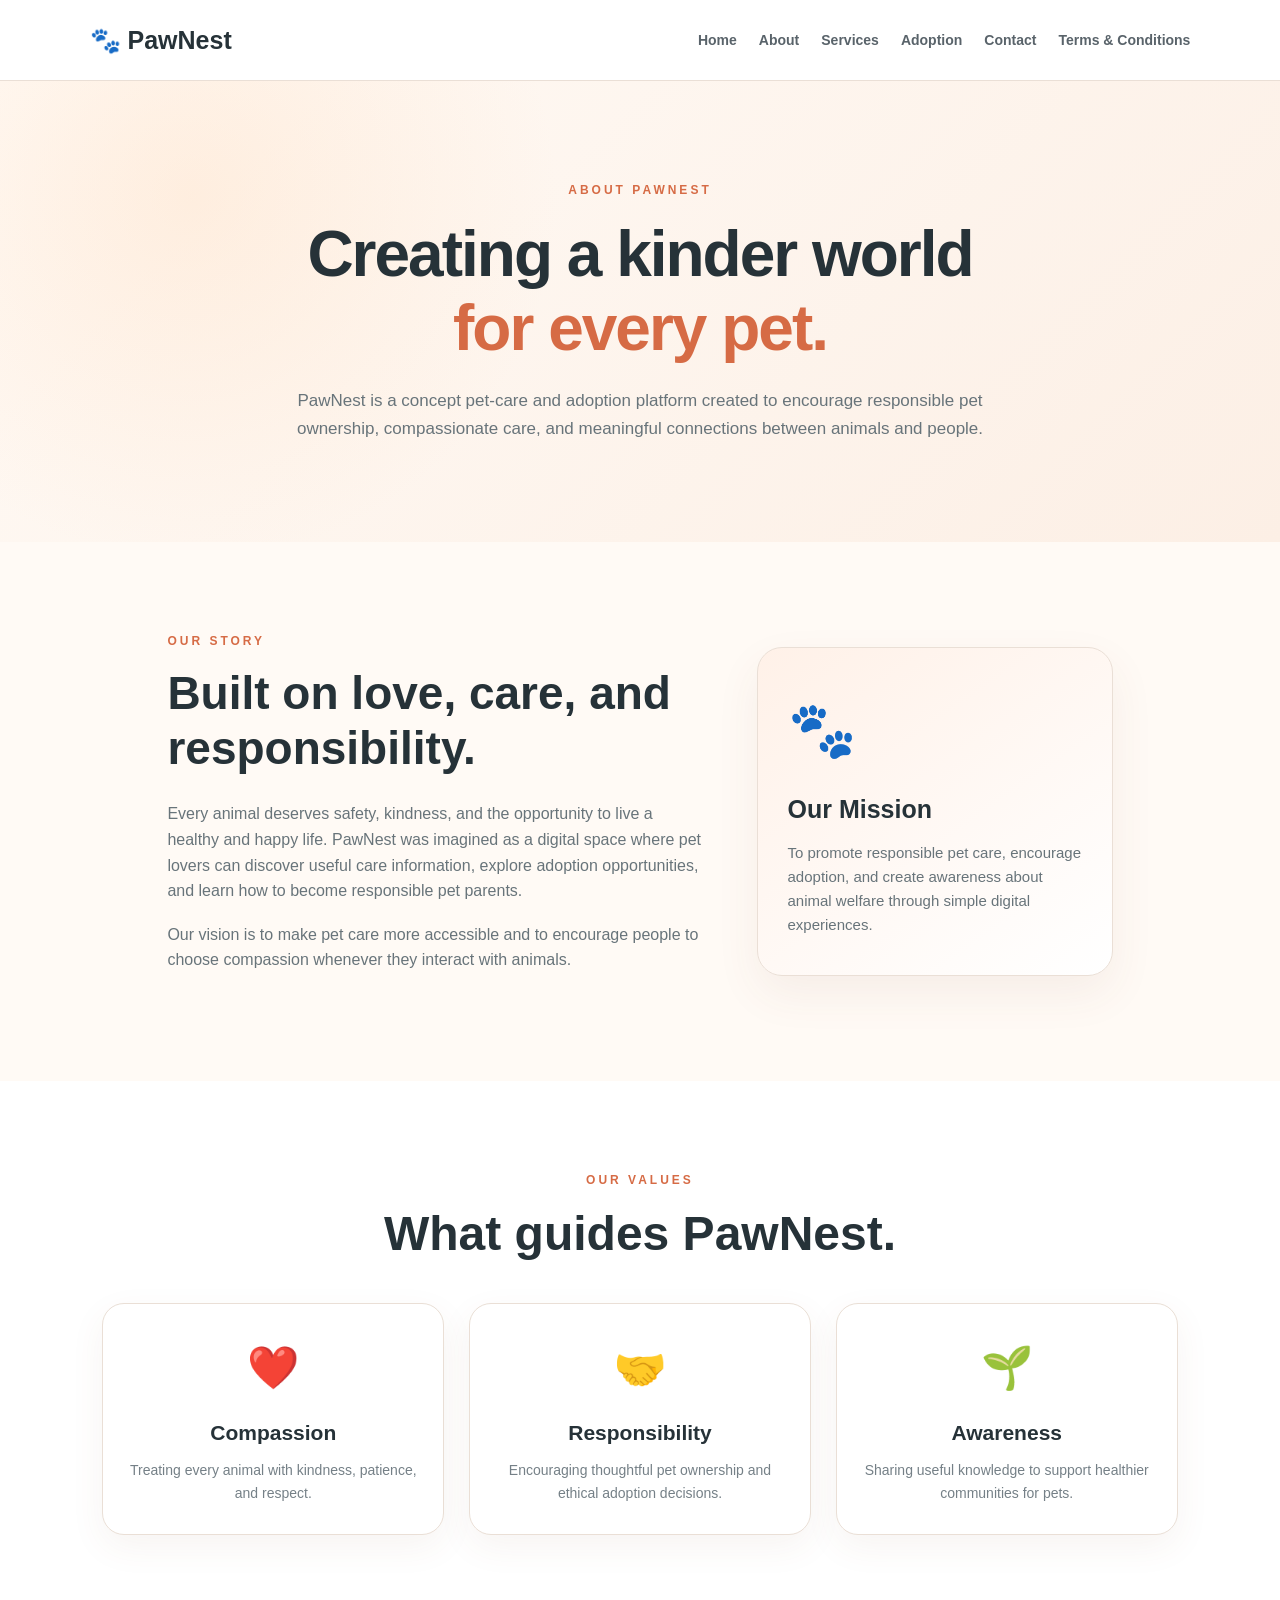
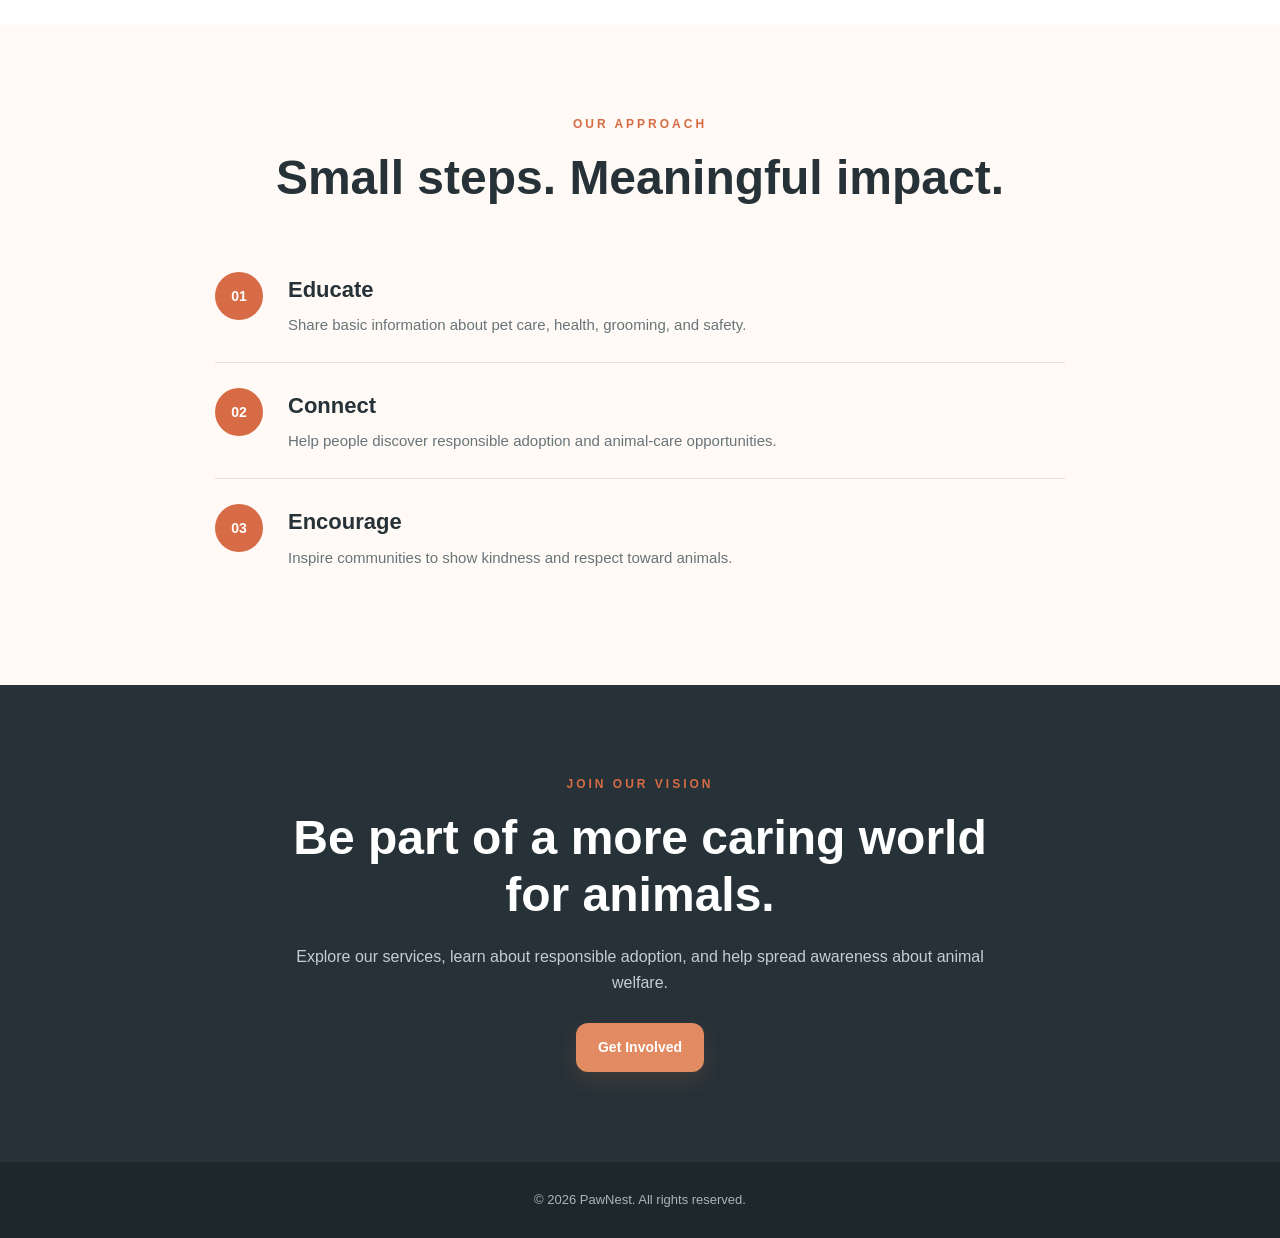
==== about.html @ f052ec57 "Add files via upload" ====
<!DOCTYPE html>
<html lang="en">
<head>
    <meta charset="UTF-8">
    <meta name="viewport" content="width=device-width, initial-scale=1.0">

    <title>PawNest | About Us</title>

    <link rel="stylesheet" href="about.css">
</head>
<body>

    <!-- NAVBAR -->

    <header class="navbar">

        <a href="home.html" class="logo">
            🐾 PawNest
        </a>

        <nav>
            <a href="home.html">Home</a>
            <a href="about.html">About</a>
            <a href="services.html">Services</a>
            <a href="adoption.html">Adoption</a>
            <a href="contact.html">Contact</a>
            <a href="terms.html">Terms &amp; Conditions</a>
        </nav>

    </header>


    <!-- ABOUT HERO -->

    <main>

        <section class="about-hero">

            <p class="section-label">ABOUT PAWNEST</p>

            <h1>
                Creating a kinder world
                <span>for every pet.</span>
            </h1>

            <p>
                PawNest is a concept pet-care and adoption platform
                created to encourage responsible pet ownership,
                compassionate care, and meaningful connections between
                animals and people.
            </p>

        </section>


        <!-- OUR STORY -->

        <section class="section about-content">

            <div class="about-text">

                <p class="section-label">OUR STORY</p>

                <h2>Built on love, care, and responsibility.</h2>

                <p>
                    Every animal deserves safety, kindness, and the
                    opportunity to live a healthy and happy life.
                    PawNest was imagined as a digital space where
                    pet lovers can discover useful care information,
                    explore adoption opportunities, and learn how
                    to become responsible pet parents.
                </p>

                <p>
                    Our vision is to make pet care more accessible
                    and to encourage people to choose compassion
                    whenever they interact with animals.
                </p>

            </div>

            <div class="about-highlight">

                <div class="highlight-icon">🐾</div>

                <h3>Our Mission</h3>

                <p>
                    To promote responsible pet care, encourage
                    adoption, and create awareness about animal
                    welfare through simple digital experiences.
                </p>

            </div>

        </section>


        <!-- VISION AND VALUES -->

        <section class="section values-section">

            <p class="section-label">OUR VALUES</p>

            <h2>What guides PawNest.</h2>

            <div class="card-grid">

                <article class="service-card">
                    <div class="card-icon">❤️</div>
                    <h3>Compassion</h3>
                    <p>
                        Treating every animal with kindness,
                        patience, and respect.
                    </p>
                </article>

                <article class="service-card">
                    <div class="card-icon">🤝</div>
                    <h3>Responsibility</h3>
                    <p>
                        Encouraging thoughtful pet ownership
                        and ethical adoption decisions.
                    </p>
                </article>

                <article class="service-card">
                    <div class="card-icon">🌱</div>
                    <h3>Awareness</h3>
                    <p>
                        Sharing useful knowledge to support
                        healthier communities for pets.
                    </p>
                </article>

            </div>

        </section>


        <!-- OUR APPROACH -->

        <section class="section approach-section">

            <p class="section-label">OUR APPROACH</p>

            <h2>Small steps. Meaningful impact.</h2>

            <div class="approach-list">

                <div class="approach-item">
                    <span>01</span>
                    <div>
                        <h3>Educate</h3>
                        <p>
                            Share basic information about pet care,
                            health, grooming, and safety.
                        </p>
                    </div>
                </div>

                <div class="approach-item">
                    <span>02</span>
                    <div>
                        <h3>Connect</h3>
                        <p>
                            Help people discover responsible adoption
                            and animal-care opportunities.
                        </p>
                    </div>
                </div>

                <div class="approach-item">
                    <span>03</span>
                    <div>
                        <h3>Encourage</h3>
                        <p>
                            Inspire communities to show kindness
                            and respect toward animals.
                        </p>
                    </div>
                </div>

            </div>

        </section>


        <!-- CALL TO ACTION -->

        <section class="section contact-section">

            <p class="section-label">JOIN OUR VISION</p>

            <h2>
                Be part of a more caring
                world for animals.
            </h2>

            <p>
                Explore our services, learn about responsible adoption,
                and help spread awareness about animal welfare.
            </p>

            <a href="contact.html" class="primary-button">
                Get Involved
            </a>

        </section>

    </main>


    <!-- FOOTER -->

    <footer class="footer">

        <p>
            © 2026 PawNest. All rights reserved.
        </p>

    </footer>

</body>
</html>
---- about.css ----
/* ---------- RESET ---------- */

* {
    margin: 0;
    padding: 0;
    box-sizing: border-box;
}

html {
    scroll-behavior: smooth;
}

body {
    font-family: "Segoe UI", Arial, sans-serif;
    background: #fffaf5;
    color: #263238;
    line-height: 1.6;
}

a {
    text-decoration: none;
}

section {
    scroll-margin-top: 90px;
}


/* ---------- NAVBAR ---------- */

.navbar {
    position: sticky;
    top: 0;
    z-index: 1000;

    display: flex;
    align-items: center;
    justify-content: space-between;
    gap: 25px;

    padding: 20px 7%;
    background: rgba(255, 255, 255, 0.95);
    border-bottom: 1px solid #eadfd6;
    backdrop-filter: blur(12px);
}

.logo {
    color: #263238;
    font-size: 25px;
    font-weight: 800;
    white-space: nowrap;
}

.navbar nav {
    display: flex;
    flex-wrap: wrap;
    justify-content: flex-end;
    gap: 22px;
}

.navbar nav a {
    color: #59636a;
    font-size: 14px;
    font-weight: 600;
    transition: 0.3s ease;
}

.navbar nav a:hover {
    color: #d66b45;
}


/* ---------- HOMEPAGE HERO ---------- */

.hero {
    min-height: 650px;

    display: grid;
    grid-template-columns: 1.1fr 0.9fr;
    align-items: center;
    gap: 60px;

    padding: 90px 8%;

    background:
        radial-gradient(circle at 85% 20%, #ffd9b855, transparent 35%),
        linear-gradient(135deg, #fffaf5, #fcefe5);
}

.hero-content {
    max-width: 620px;
}

.eyebrow,
.section-label {
    color: #d66b45;
    font-size: 12px;
    font-weight: 800;
    letter-spacing: 3px;
}

.eyebrow {
    margin-bottom: 18px;
}

.hero h1 {
    color: #263238;
    font-size: clamp(42px, 5vw, 72px);
    line-height: 1.1;
    letter-spacing: -2px;
}

.hero h1 span {
    display: block;
    color: #d66b45;
}

.hero p:not(.eyebrow) {
    max-width: 520px;
    margin-top: 25px;
    color: #68747a;
    font-size: 17px;
}

.hero-buttons {
    display: flex;
    flex-wrap: wrap;
    gap: 15px;
    margin-top: 32px;
}


/* ---------- BUTTONS ---------- */

.primary-button,
.secondary-button {
    display: inline-block;
    padding: 13px 22px;
    border-radius: 12px;
    font-size: 14px;
    font-weight: 700;
    transition: 0.3s ease;
}

.primary-button {
    background: #d66b45;
    color: #ffffff;
    box-shadow: 0 8px 20px #d66b4528;
}

.primary-button:hover {
    background: #bd5634;
    transform: translateY(-3px);
}

.secondary-button {
    border: 1px solid #d9b6a5;
    color: #b65b3a;
    background: #ffffff;
}

.secondary-button:hover {
    background: #fff0e8;
    transform: translateY(-3px);
}


/* ---------- HERO VISUAL ---------- */

.hero-visual {
    min-height: 360px;

    display: flex;
    align-items: center;
    justify-content: center;

    border-radius: 35px;
    background: linear-gradient(145deg, #f4c7a4, #e89a78);
    box-shadow: 0 25px 60px #b96b4b25;
}

.hero-visual::before {
    content: "🐶";
    font-size: clamp(130px, 18vw, 220px);
    filter: drop-shadow(0 15px 10px #75432c25);
}


/* ---------- GENERAL SECTIONS ---------- */

.section {
    max-width: 1150px;
    margin: auto;
    padding: 90px 8%;
    text-align: center;
}

.section h2 {
    max-width: 750px;
    margin: 15px auto 20px;
    color: #263238;
    font-size: clamp(30px, 4vw, 48px);
    line-height: 1.2;
}

.section > p:not(.section-label) {
    max-width: 700px;
    margin: auto;
    color: #68747a;
    font-size: 16px;
}


/* ---------- CARD GRID ---------- */

.card-grid {
    display: grid;
    grid-template-columns: repeat(3, 1fr);
    gap: 25px;
    margin-top: 40px;
}

.service-card,
.pet-card {
    padding: 30px 25px;
    border: 1px solid #eadfd6;
    border-radius: 22px;
    background: #ffffff;
    box-shadow: 0 12px 35px #7b4b3210;
    transition: 0.3s ease;
}

.service-card:hover,
.pet-card:hover {
    transform: translateY(-8px);
    border-color: #e4a083;
    box-shadow: 0 18px 40px #7b4b3220;
}

.card-icon {
    margin-bottom: 15px;
    font-size: 42px;
}

.service-card h3,
.pet-card h3 {
    color: #263238;
    font-size: 21px;
}

.service-card p,
.pet-card p {
    margin-top: 10px;
    color: #758087;
    font-size: 14px;
}


/* ---------- ADOPTION ---------- */

.adoption-section {
    max-width: none;
    background: #fff1e8;
}

.pet-image {
    display: flex;
    align-items: center;
    justify-content: center;

    height: 150px;
    margin-bottom: 20px;

    border-radius: 18px;
    background: #f8d8c4;
    font-size: 80px;
}

.pet-card a {
    display: inline-block;
    margin-top: 18px;
    color: #d66b45;
    font-size: 13px;
    font-weight: 800;
}

.pet-card a:hover {
    color: #a9482a;
}


/* ---------- FEATURES ---------- */

.feature-list {
    display: grid;
    grid-template-columns: repeat(2, 1fr);
    gap: 15px;

    max-width: 650px;
    margin: 35px auto 0;
}

.feature-list p {
    padding: 16px;
    border-radius: 12px;
    background: #fff1e8;
    color: #59636a;
    font-weight: 600;
}


/* ---------- CONTACT ---------- */

.contact-section {
    max-width: none;
    background: #263238;
}

.contact-section h2 {
    color: #ffffff;
}

.contact-section > p:not(.section-label) {
    color: #c4ced2;
    margin-bottom: 28px;
}

.contact-section .primary-button {
    background: #e28a62;
}

.contact-section .primary-button:hover {
    background: #f0a17d;
}


/* ---------- FOOTER ---------- */

.footer {
    padding: 28px 20px;
    text-align: center;
    background: #1d272c;
    color: #aab5ba;
    font-size: 13px;
}


/* ================================================= */
/* ABOUT PAGE */
/* ================================================= */


/* ---------- ABOUT HERO ---------- */

.about-hero {
    padding: 100px 8%;
    text-align: center;

    background:
        radial-gradient(circle at 15% 25%, #ffd9b855, transparent 32%),
        linear-gradient(135deg, #fffaf5, #fcefe5);
}

.about-hero h1 {
    max-width: 850px;
    margin: 18px auto 22px;

    color: #263238;
    font-size: clamp(40px, 5vw, 68px);
    line-height: 1.15;
    letter-spacing: -2px;
}

.about-hero h1 span {
    display: block;
    color: #d66b45;
}

.about-hero > p:not(.section-label) {
    max-width: 750px;
    margin: auto;
    color: #68747a;
    font-size: 17px;
}


/* ---------- ABOUT STORY ---------- */

.about-content {
    display: grid;
    grid-template-columns: 1.2fr 0.8fr;
    align-items: center;
    gap: 55px;

    text-align: left;
}

.about-text h2 {
    margin: 15px 0 25px;
    color: #263238;
    font-size: clamp(30px, 4vw, 46px);
    line-height: 1.2;
}

.about-text p:not(.section-label) {
    margin-bottom: 18px;
    color: #68747a;
    font-size: 16px;
}

.about-highlight {
    padding: 38px 30px;

    border: 1px solid #eadfd6;
    border-radius: 25px;

    background: linear-gradient(145deg, #fff1e8, #ffffff);
    box-shadow: 0 18px 45px #7b4b3212;
}

.highlight-icon {
    margin-bottom: 15px;
    font-size: 55px;
}

.about-highlight h3 {
    margin-bottom: 12px;
    color: #263238;
    font-size: 25px;
}

.about-highlight p {
    color: #68747a;
    font-size: 15px;
}


/* ---------- VALUES ---------- */

.values-section {
    max-width: none;
    background: #ffffff;
}

.values-section .card-grid {
    max-width: 1100px;
    margin-right: auto;
    margin-left: auto;
}


/* ---------- APPROACH ---------- */

.approach-section {
    background: #fffaf5;
}

.approach-list {
    max-width: 850px;
    margin: 40px auto 0;
    text-align: left;
}

.approach-item {
    display: flex;
    align-items: flex-start;
    gap: 25px;

    padding: 25px 0;
    border-bottom: 1px solid #eadfd6;
}

.approach-item:last-child {
    border-bottom: none;
}

.approach-item > span {
    display: flex;
    align-items: center;
    justify-content: center;

    flex-shrink: 0;
    width: 48px;
    height: 48px;

    border-radius: 50%;
    background: #d66b45;
    color: #ffffff;
    font-size: 14px;
    font-weight: 800;
}

.approach-item h3 {
    margin-bottom: 6px;
    color: #263238;
    font-size: 22px;
}

.approach-item p {
    color: #68747a;
    font-size: 15px;
}


/* ================================================= */
/* RESPONSIVE DESIGN */
/* ================================================= */

@media (max-width: 900px) {

    .navbar {
        align-items: flex-start;
        flex-direction: column;
    }

    .navbar nav {
        justify-content: flex-start;
    }

    .hero {
        grid-template-columns: 1fr;
        gap: 40px;
        text-align: center;
    }

    .hero-content {
        max-width: 700px;
        margin: auto;
    }

    .hero p:not(.eyebrow) {
        margin-right: auto;
        margin-left: auto;
    }

    .hero-buttons {
        justify-content: center;
    }

    .hero-visual {
        min-height: 280px;
    }

    .card-grid {
        grid-template-columns: 1fr;
        max-width: 500px;
        margin-right: auto;
        margin-left: auto;
    }

    .feature-list {
        grid-template-columns: 1fr;
    }

    .about-content {
        grid-template-columns: 1fr;
        gap: 35px;
        text-align: center;
    }

    .about-highlight {
        max-width: 550px;
        margin: auto;
        text-align: center;
    }

    .about-hero {
        padding: 75px 6%;
    }

    .about-hero h1 {
        letter-spacing: -1px;
    }
}


@media (max-width: 600px) {

    .navbar {
        padding: 16px 5%;
    }

    .navbar nav {
        gap: 12px;
    }

    .navbar nav a {
        font-size: 12px;
    }

    .hero {
        padding: 65px 6%;
    }

    .hero h1 {
        font-size: 43px;
        letter-spacing: -1px;
    }

    .hero p:not(.eyebrow) {
        font-size: 15px;
    }

    .hero-visual {
        min-height: 220px;
        border-radius: 25px;
    }

    .section {
        padding: 65px 6%;
    }

    .section h2 {
        font-size: 31px;
    }

    .primary-button,
    .secondary-button {
        width: 100%;
        text-align: center;
    }

    .about-hero h1 {
        font-size: 40px;
    }

    .about-hero > p:not(.section-label) {
        font-size: 15px;
    }

    .about-text p:not(.section-label) {
        font-size: 14px;
    }

    .about-highlight {
        padding: 30px 22px;
    }

    .approach-item {
        gap: 15px;
    }

    .approach-item h3 {
        font-size: 19px;
    }

    .approach-item p {
        font-size: 14px;
    }
}
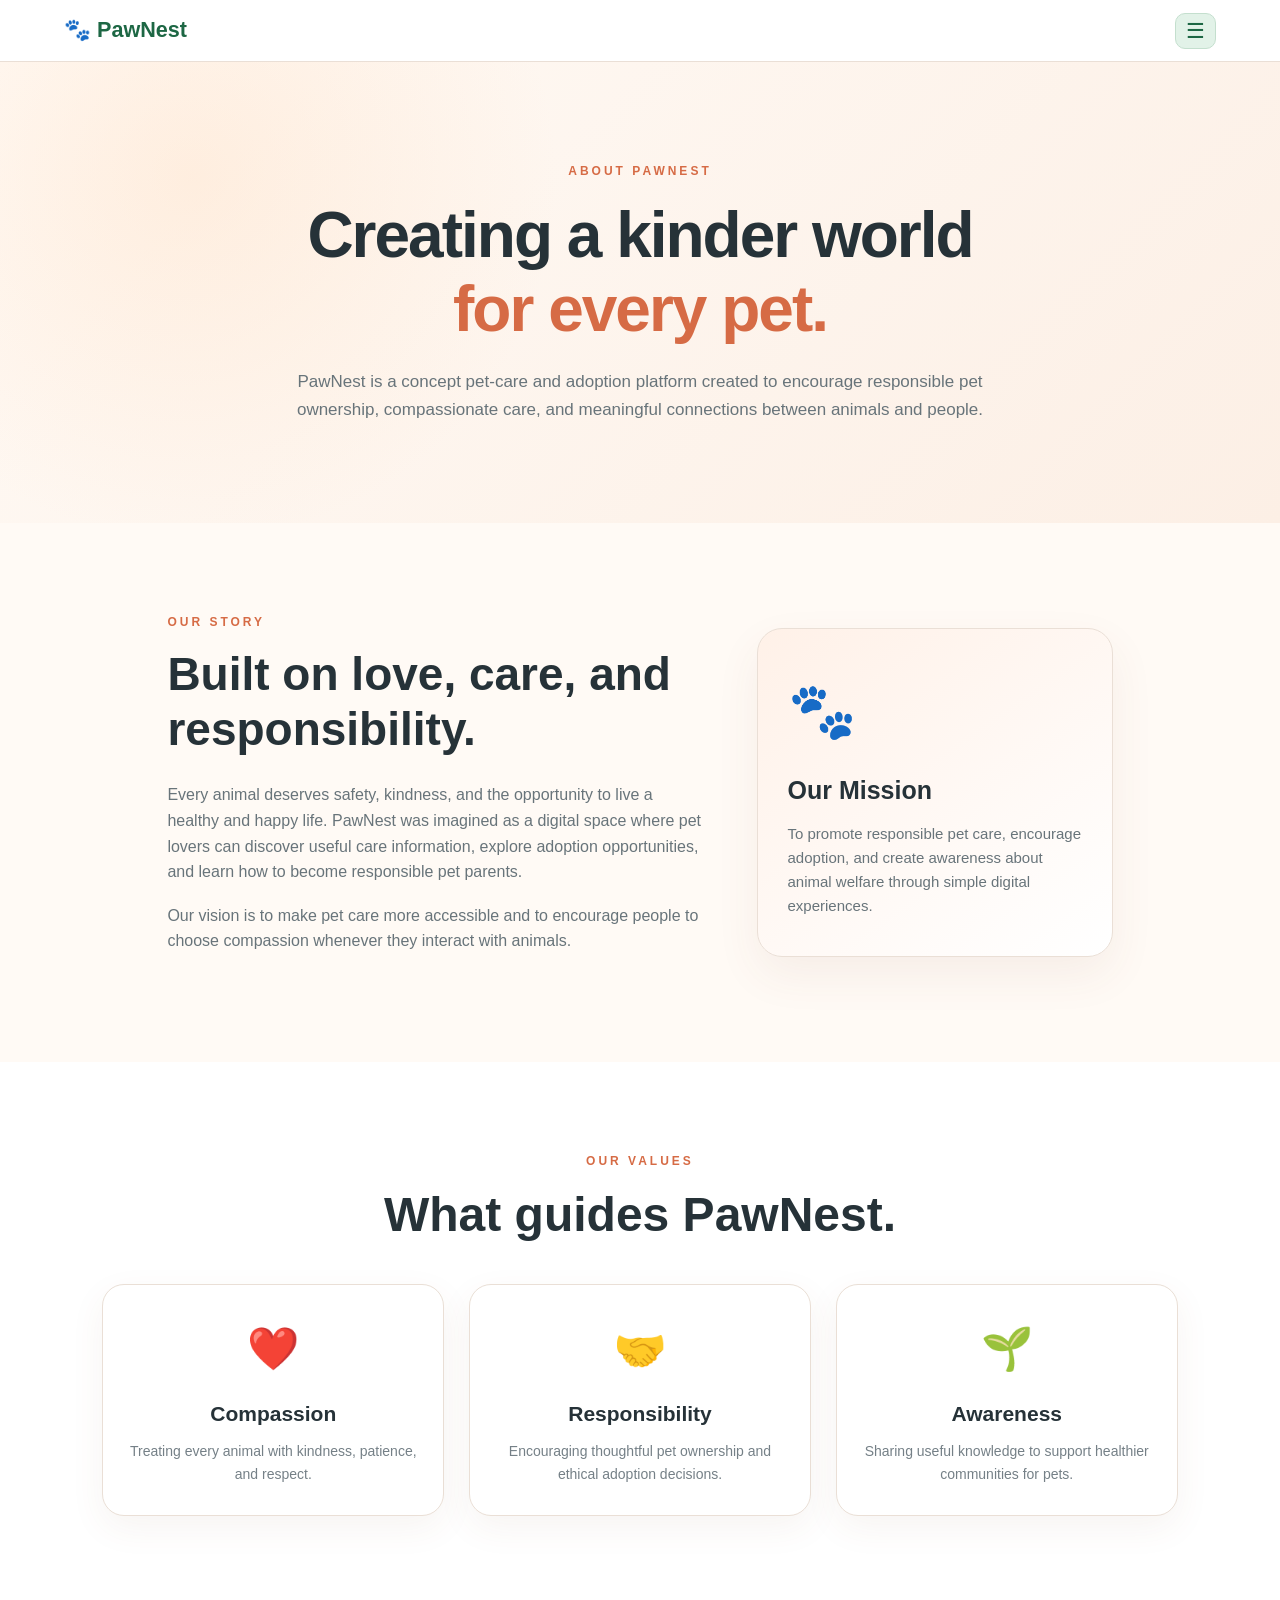
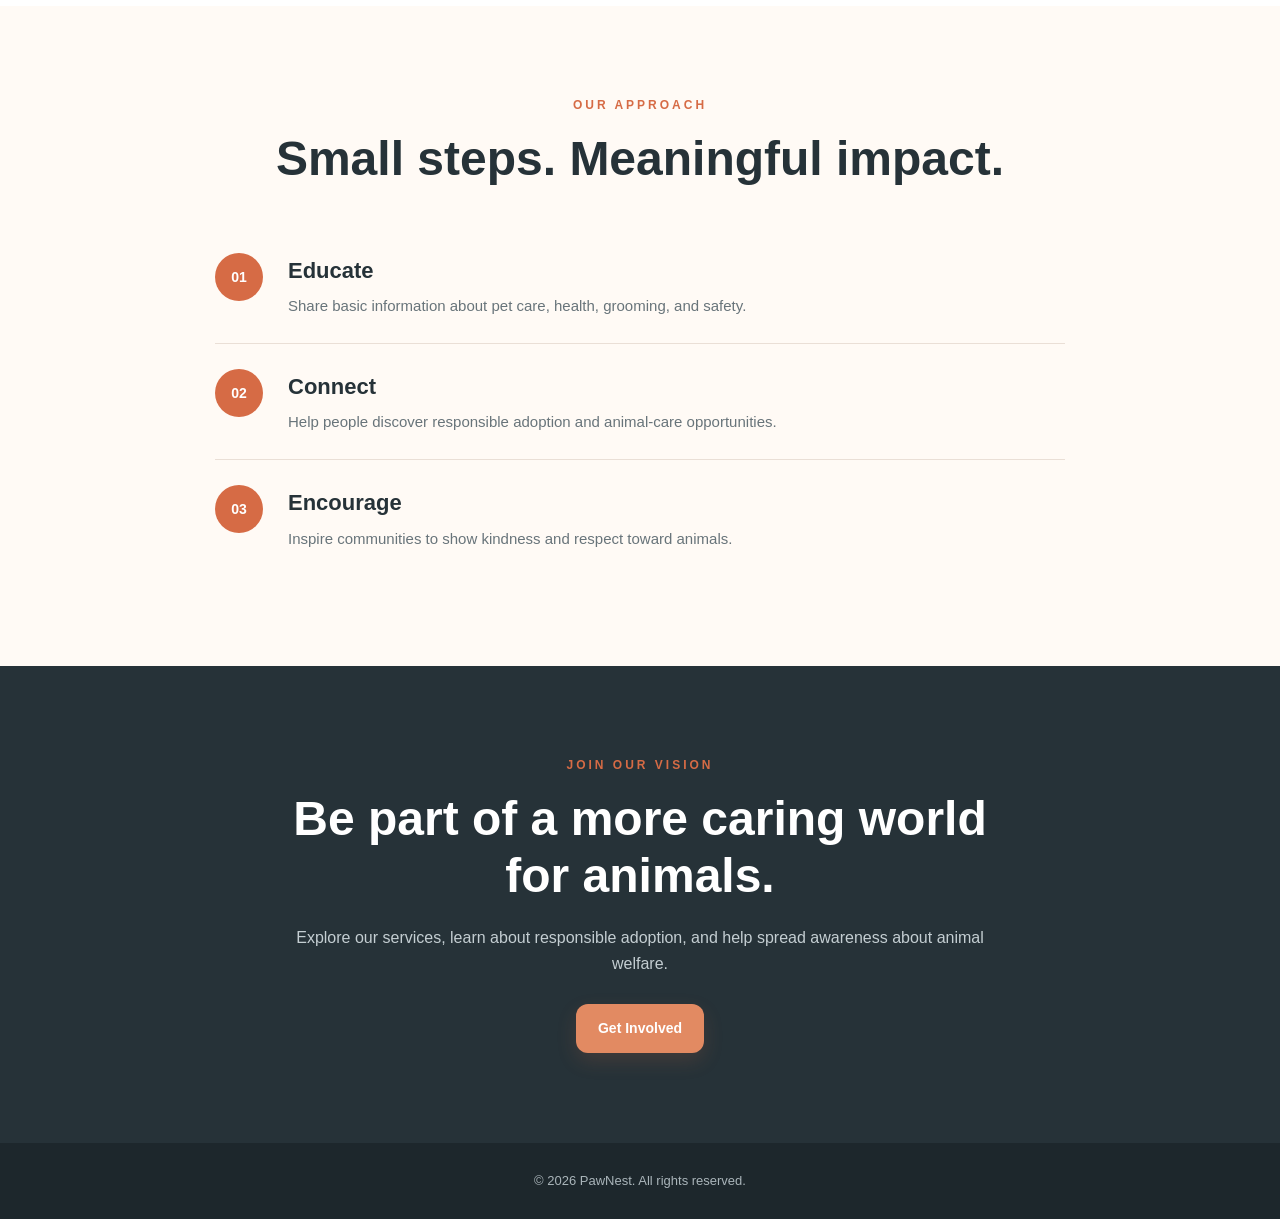
==== commit 7ebc074e: "Add files via upload" ====
--- a/about.html
+++ b/about.html
@@ -12,22 +12,28 @@
 
     <!-- NAVBAR -->
 
-    <header class="navbar">
-
-        <a href="home.html" class="logo">
-            🐾 PawNest
-        </a>
-
-        <nav>
-            <a href="home.html">Home</a>
-            <a href="about.html">About</a>
-            <a href="services.html">Services</a>
-            <a href="adoption.html">Adoption</a>
-            <a href="contact.html">Contact</a>
-            <a href="terms.html">Terms &amp; Conditions</a>
-        </nav>
-
-    </header>
+<header class="navbar">
+
+    <a href="home.html" class="logo">
+        🐾 PawNest
+    </a>
+
+    <button class="menu-toggle" id="menuToggle"
+            aria-label="Open navigation menu"
+            aria-expanded="false">
+        ☰
+    </button>
+
+    <nav id="navMenu">
+        <a href="home.html">Home</a>
+        <a href="about.html">About</a>
+        <a href="services.html">Services</a>
+        <a href="adoption.html">Adoption</a>
+        <a href="contact.html">Contact</a>
+        <a href="terms.html">Terms & Conditions</a>
+    </nav>
+
+</header>
 
 
     <!-- ABOUT HERO -->
@@ -222,5 +228,39 @@
 
     </footer>
 
+<script>
+
+    const menuToggle = document.getElementById("menuToggle");
+    const navMenu = document.getElementById("navMenu");
+
+    menuToggle.addEventListener("click", function () {
+
+        navMenu.classList.toggle("show");
+
+        const isOpen = navMenu.classList.contains("show");
+
+        menuToggle.setAttribute("aria-expanded", isOpen);
+
+        menuToggle.setAttribute(
+            "aria-label",
+            isOpen ? "Close navigation menu" : "Open navigation menu"
+        );
+
+    });
+
+    // Close the menu after selecting a page
+
+    navMenu.querySelectorAll("a").forEach(function (link) {
+
+        link.addEventListener("click", function () {
+            navMenu.classList.remove("show");
+            menuToggle.setAttribute("aria-expanded", "false");
+            menuToggle.setAttribute("aria-label", "Open navigation menu");
+        });
+
+    });
+
+</script>
+
 </body>
 </html>
--- a/about.css
+++ b/about.css
@@ -647,4 +647,109 @@
     .approach-item p {
         font-size: 14px;
     }
+}
+
+/* ---------- NAVBAR ---------- */
+
+.navbar {
+    position: sticky;
+    top: 0;
+    z-index: 1000;
+
+    display: flex;
+    align-items: center;
+    justify-content: space-between;
+
+    padding: 12px 5%;
+    min-height: 62px;
+
+    background: #ffffffee;
+    border-bottom: 1px solid #eadfd6;
+    backdrop-filter: blur(12px);
+}
+
+.logo {
+    color: #1d6744;
+    font-size: 1.35rem;
+    font-weight: 800;
+    white-space: nowrap;
+}
+
+/* MENU BUTTON */
+
+.menu-toggle {
+    display: block;
+    padding: 5px 10px;
+
+    background: #e2f2e8;
+    color: #1d6744;
+
+    border: 1px solid #c4dfce;
+    border-radius: 10px;
+
+    font-size: 1.3rem;
+    cursor: pointer;
+}
+
+/* NAVIGATION MENU */
+
+.navbar nav {
+    display: none;
+
+    position: absolute;
+    top: 100%;
+    right: 5%;
+
+    flex-direction: column;
+    gap: 0;
+
+    min-width: 220px;
+    padding: 10px;
+
+    background: #ffffff;
+    border: 1px solid #deebe3;
+    border-radius: 14px;
+
+    box-shadow: 0 12px 30px rgba(34, 83, 53, 0.12);
+}
+
+.navbar nav.show {
+    display: flex;
+}
+
+.navbar nav a {
+    padding: 11px 16px;
+
+    color: #52665a;
+    font-size: 0.9rem;
+    font-weight: 600;
+
+    border-radius: 8px;
+    transition: background 0.3s ease, color 0.3s ease;
+}
+
+.navbar nav a:hover {
+    background: #e2f2e8;
+    color: #278052;
+}
+
+@media (max-width: 650px) {
+
+    .navbar {
+        flex-direction: row;
+        align-items: center;
+        justify-content: space-between;
+        padding: 10px 5%;
+        min-height: 60px;
+    }
+
+    .logo {
+        font-size: 1.25rem;
+    }
+
+    .menu-toggle {
+        padding: 4px 8px;
+        font-size: 1.15rem;
+    }
+
 }
